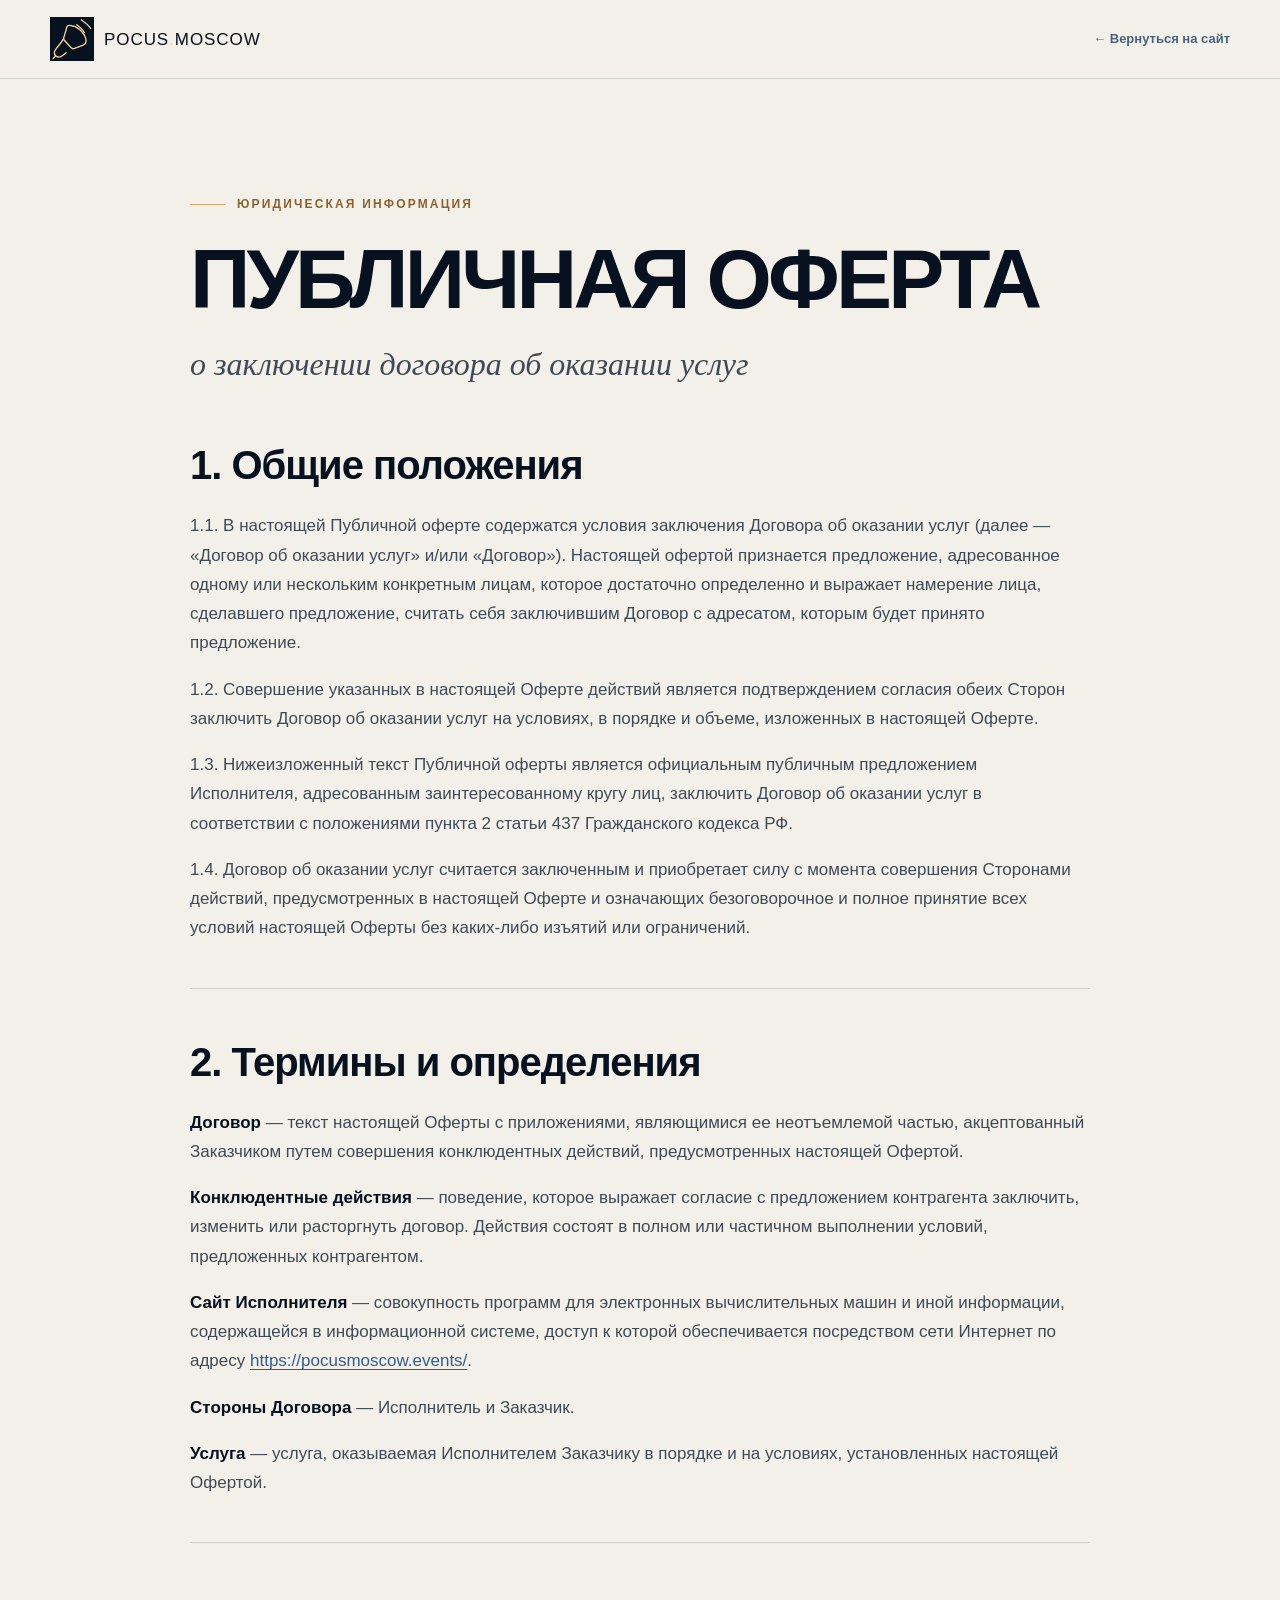
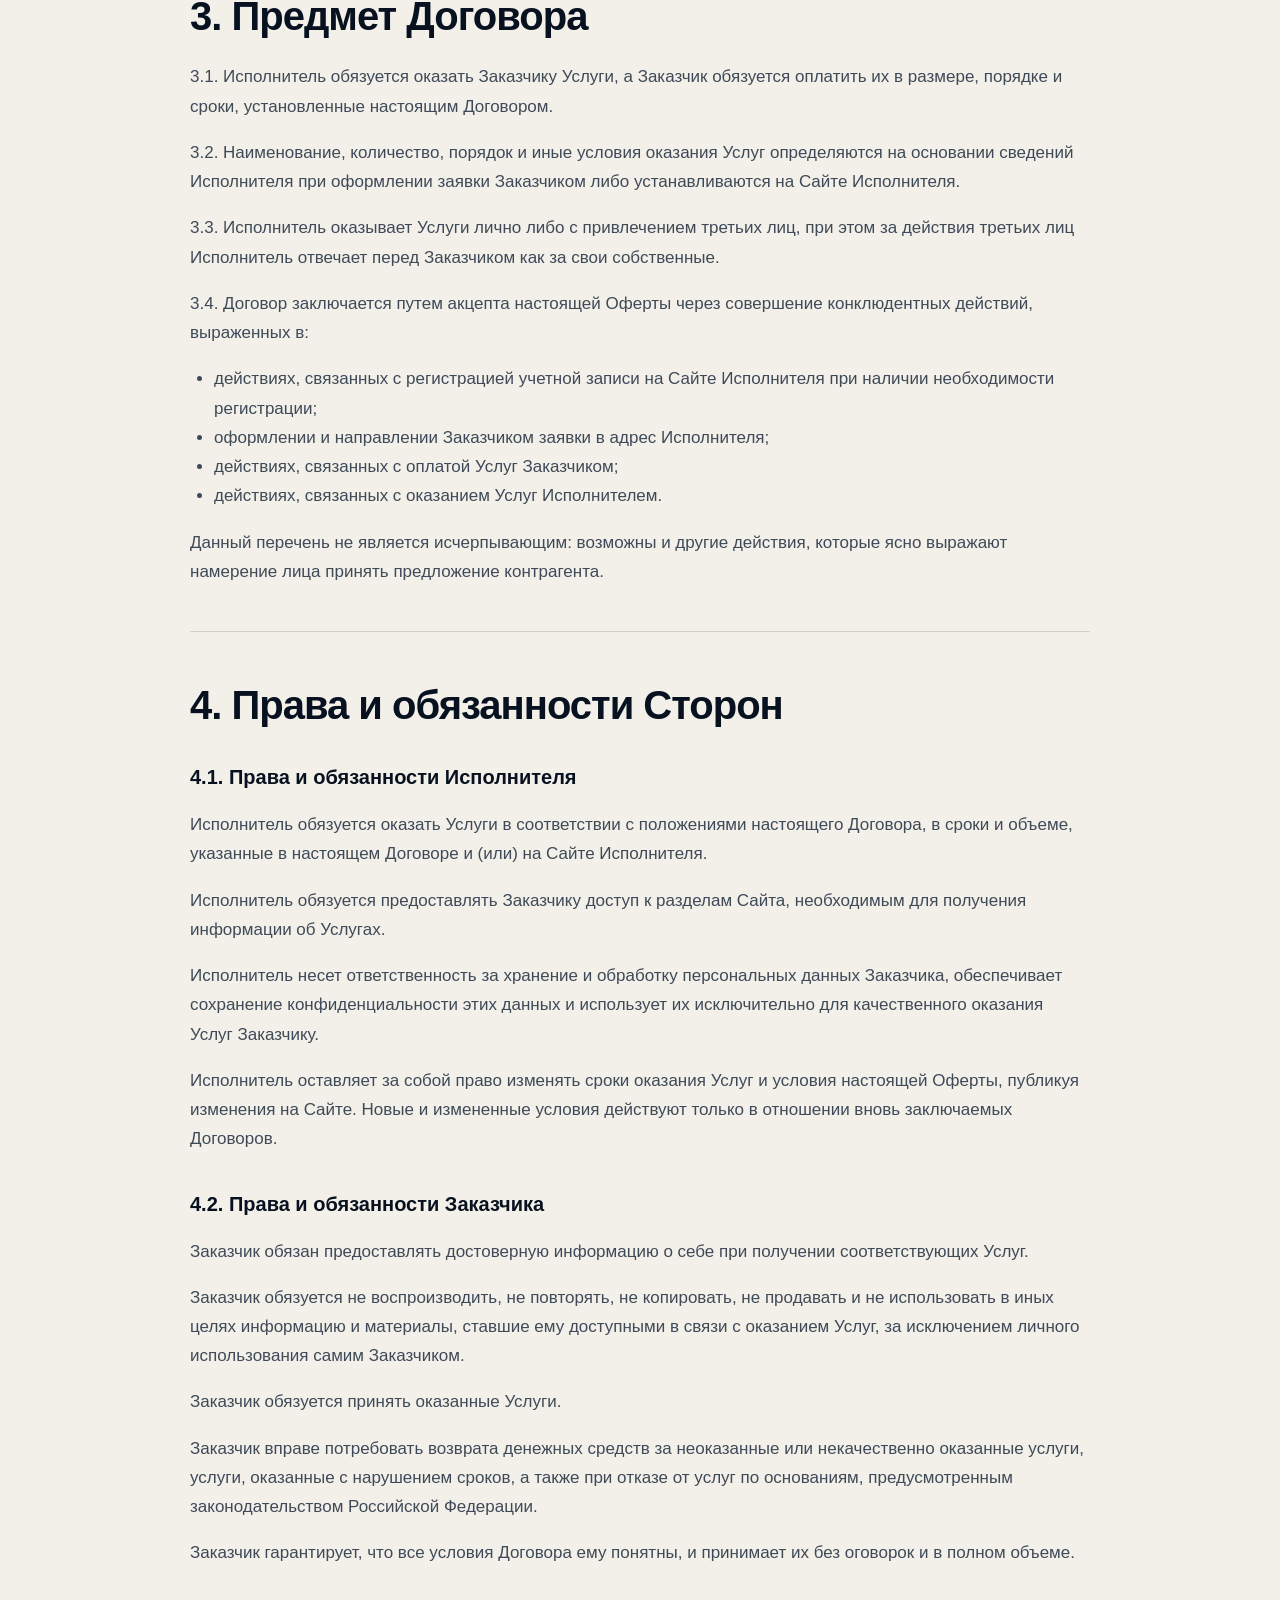
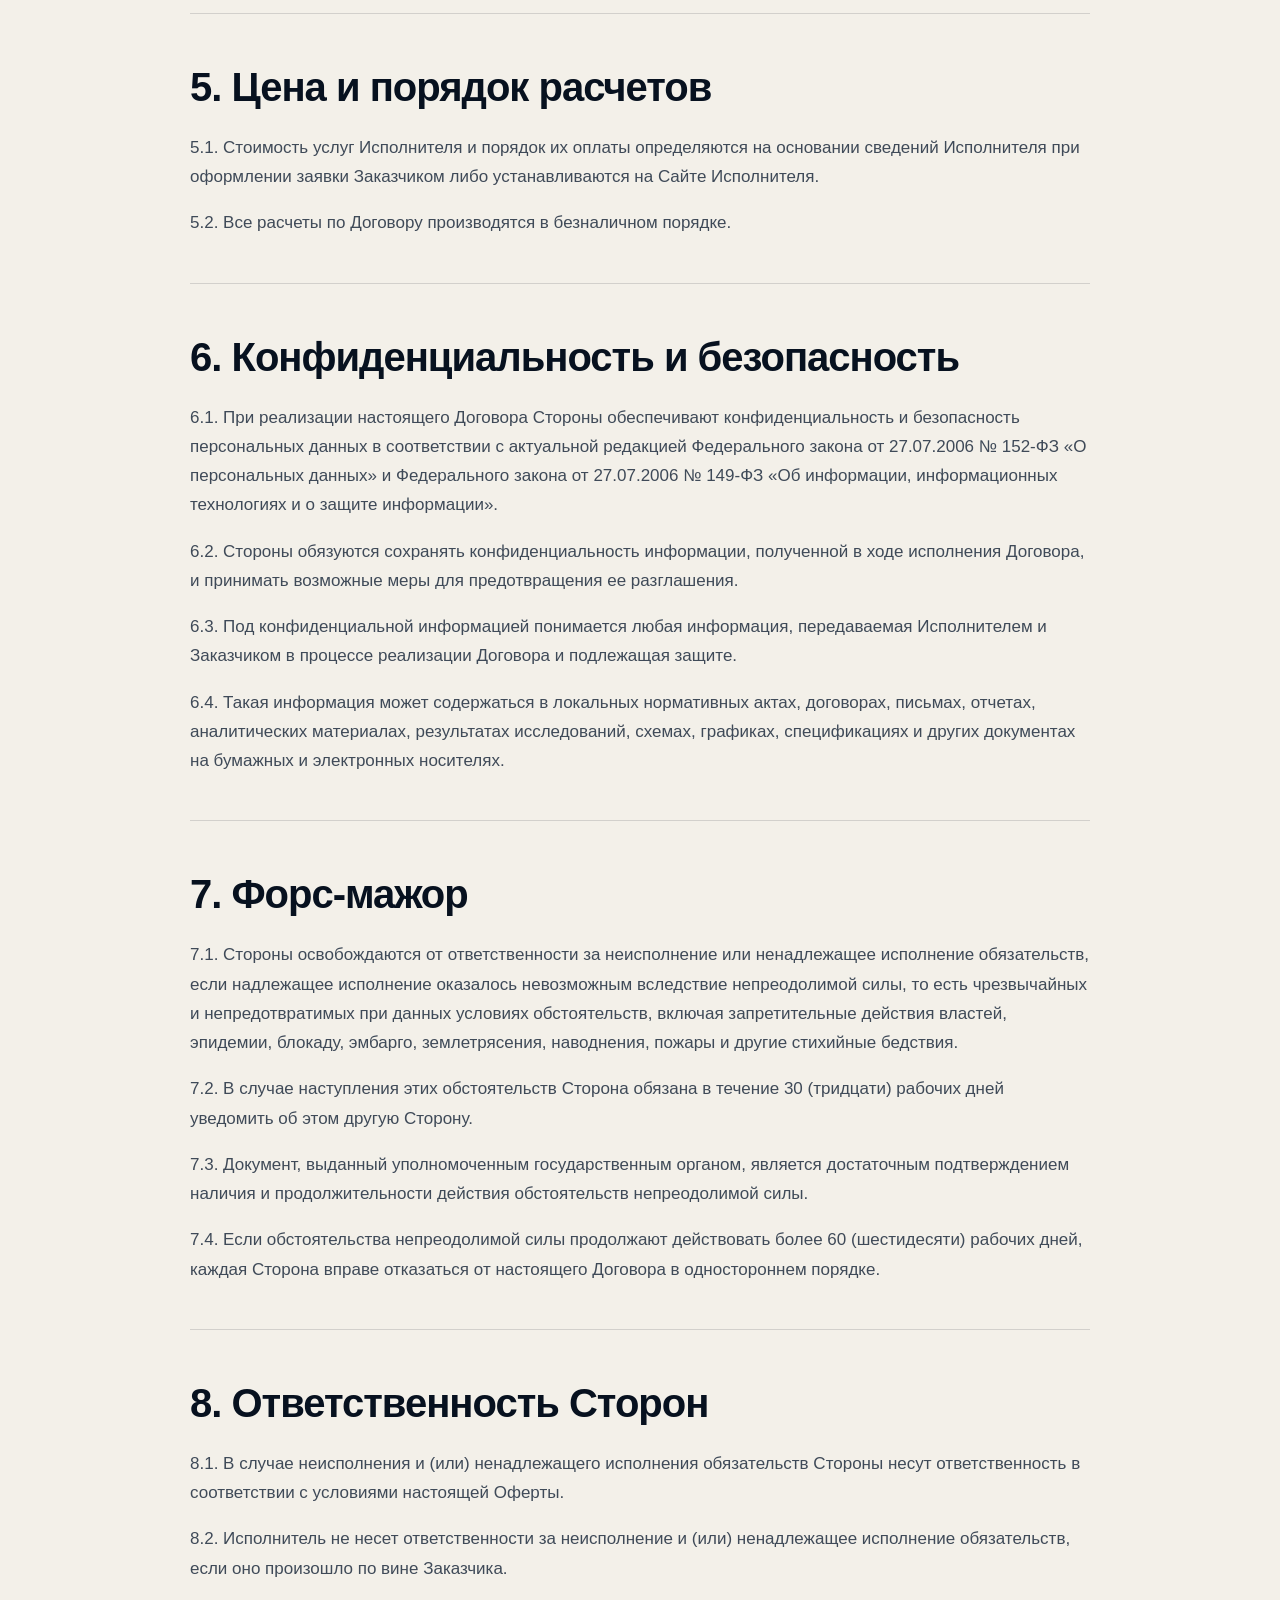
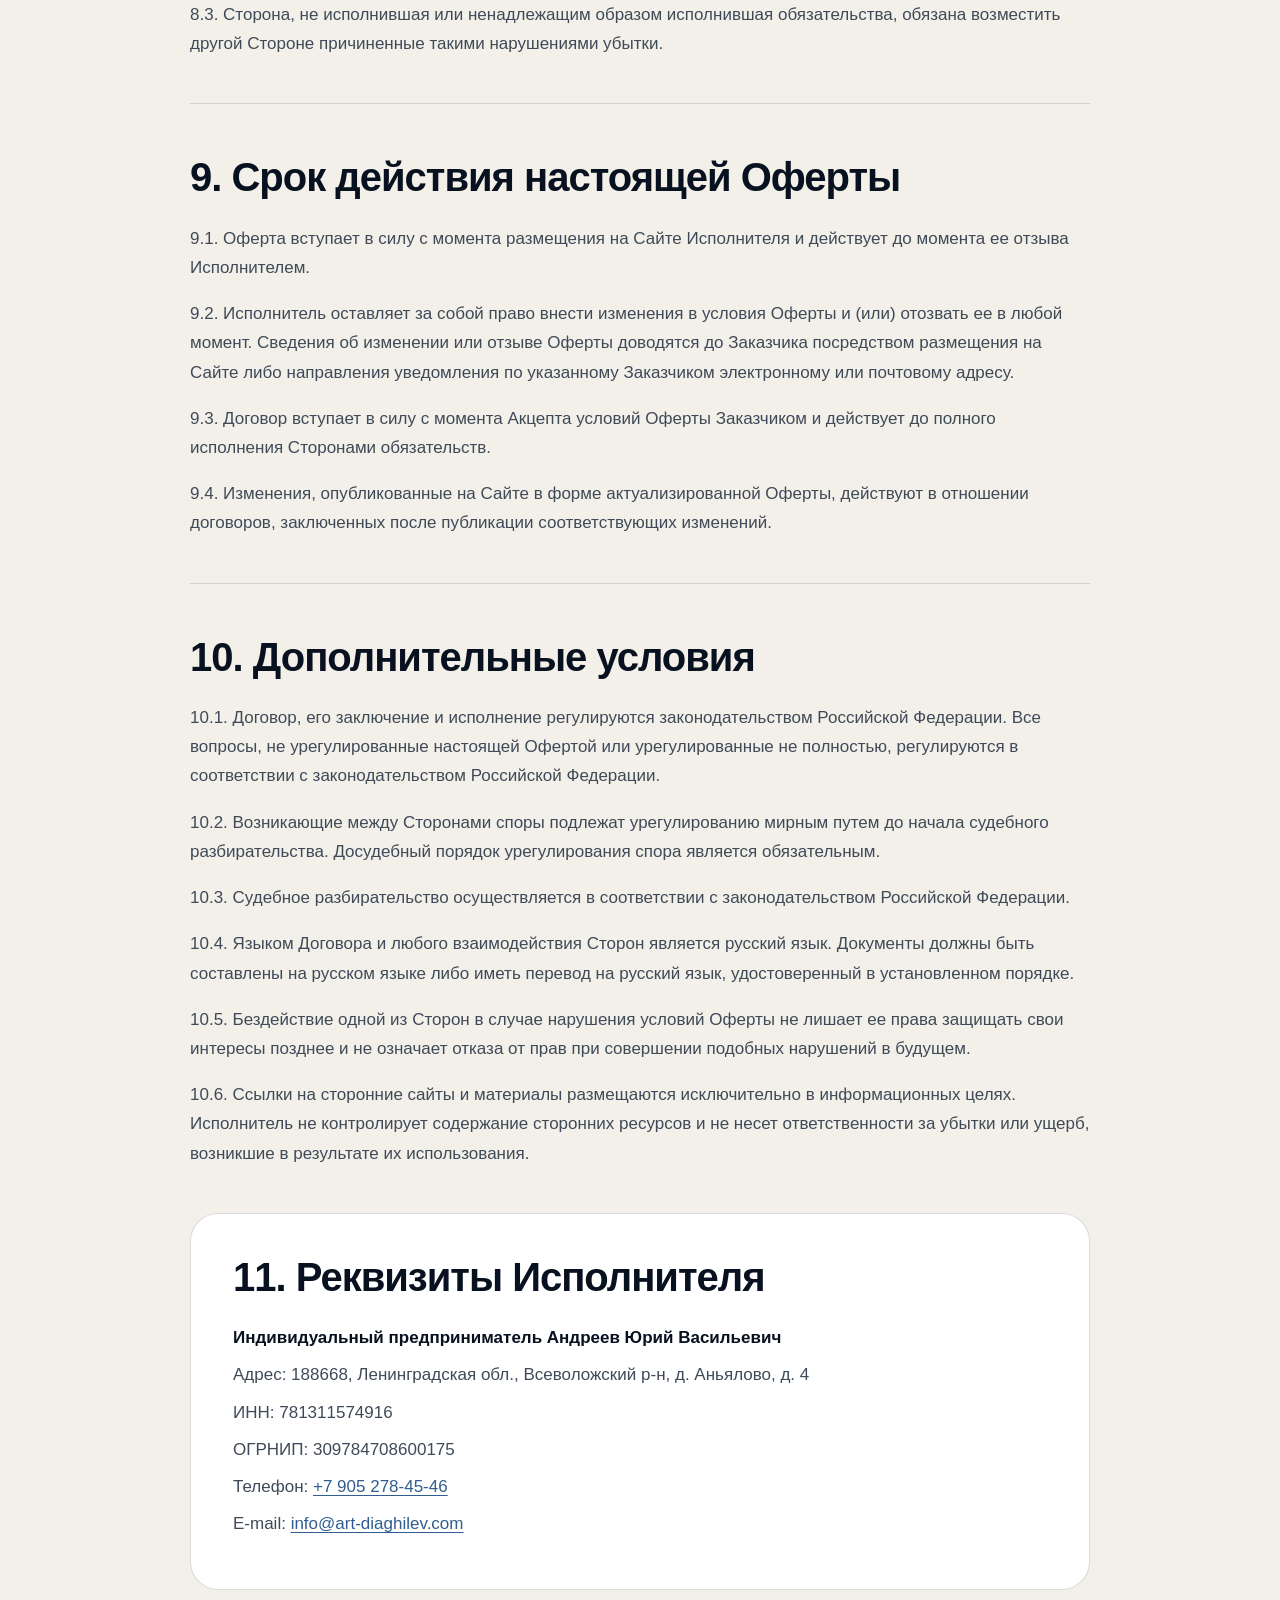
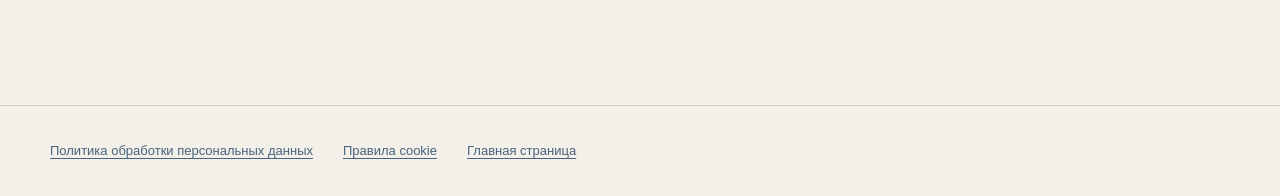
==== oferta.html @ c6228dcc "Add venue, legal pages, and seller details" ====
<!doctype html>
<html lang="ru">
<head>
  <meta charset="utf-8">
  <meta name="viewport" content="width=device-width, initial-scale=1">
  <meta name="theme-color" content="#07111f">
  <meta name="description" content="Публичная оферта POCUS Moscow о заключении договора об оказании услуг.">
  <title>Публичная оферта — POCUS Moscow</title>
  <link rel="canonical" href="https://pocusmoscow.events/oferta.html">
  <link rel="icon" type="image/svg+xml" href="assets/pocus-mark.svg">
  <link rel="stylesheet" href="styles.css">
</head>
<body class="legal-page">
  <header class="legal-header">
    <div class="shell legal-nav">
      <a class="brand" href="index.html" aria-label="POCUS Moscow — на главную"><span class="brand-mark" aria-hidden="true"><img src="assets/pocus-mark.svg" alt=""></span><span class="brand-wordmark"><strong>POCUS<span>.</span>MOSCOW</strong></span></a>
      <a class="legal-back" href="index.html">← Вернуться на сайт</a>
    </div>
  </header>
  <main class="shell legal-shell">
    <p class="eyebrow"><span></span> Юридическая информация</p>
    <h1>Публичная оферта</h1>
    <p class="legal-subtitle">о заключении договора об оказании услуг</p>

    <section>
      <h2>1. Общие положения</h2>
      <p>1.1. В настоящей Публичной оферте содержатся условия заключения Договора об оказании услуг (далее — «Договор об оказании услуг» и/или «Договор»). Настоящей офертой признается предложение, адресованное одному или нескольким конкретным лицам, которое достаточно определенно и выражает намерение лица, сделавшего предложение, считать себя заключившим Договор с адресатом, которым будет принято предложение.</p>
      <p>1.2. Совершение указанных в настоящей Оферте действий является подтверждением согласия обеих Сторон заключить Договор об оказании услуг на условиях, в порядке и объеме, изложенных в настоящей Оферте.</p>
      <p>1.3. Нижеизложенный текст Публичной оферты является официальным публичным предложением Исполнителя, адресованным заинтересованному кругу лиц, заключить Договор об оказании услуг в соответствии с положениями пункта 2 статьи 437 Гражданского кодекса РФ.</p>
      <p>1.4. Договор об оказании услуг считается заключенным и приобретает силу с момента совершения Сторонами действий, предусмотренных в настоящей Оферте и означающих безоговорочное и полное принятие всех условий настоящей Оферты без каких-либо изъятий или ограничений.</p>
    </section>

    <section>
      <h2>2. Термины и определения</h2>
      <p><strong>Договор</strong> — текст настоящей Оферты с приложениями, являющимися ее неотъемлемой частью, акцептованный Заказчиком путем совершения конклюдентных действий, предусмотренных настоящей Офертой.</p>
      <p><strong>Конклюдентные действия</strong> — поведение, которое выражает согласие с предложением контрагента заключить, изменить или расторгнуть договор. Действия состоят в полном или частичном выполнении условий, предложенных контрагентом.</p>
      <p><strong>Сайт Исполнителя</strong> — совокупность программ для электронных вычислительных машин и иной информации, содержащейся в информационной системе, доступ к которой обеспечивается посредством сети Интернет по адресу <a href="https://pocusmoscow.events/">https://pocusmoscow.events/</a>.</p>
      <p><strong>Стороны Договора</strong> — Исполнитель и Заказчик.</p>
      <p><strong>Услуга</strong> — услуга, оказываемая Исполнителем Заказчику в порядке и на условиях, установленных настоящей Офертой.</p>
    </section>

    <section>
      <h2>3. Предмет Договора</h2>
      <p>3.1. Исполнитель обязуется оказать Заказчику Услуги, а Заказчик обязуется оплатить их в размере, порядке и сроки, установленные настоящим Договором.</p>
      <p>3.2. Наименование, количество, порядок и иные условия оказания Услуг определяются на основании сведений Исполнителя при оформлении заявки Заказчиком либо устанавливаются на Сайте Исполнителя.</p>
      <p>3.3. Исполнитель оказывает Услуги лично либо с привлечением третьих лиц, при этом за действия третьих лиц Исполнитель отвечает перед Заказчиком как за свои собственные.</p>
      <p>3.4. Договор заключается путем акцепта настоящей Оферты через совершение конклюдентных действий, выраженных в:</p>
      <ul>
        <li>действиях, связанных с регистрацией учетной записи на Сайте Исполнителя при наличии необходимости регистрации;</li>
        <li>оформлении и направлении Заказчиком заявки в адрес Исполнителя;</li>
        <li>действиях, связанных с оплатой Услуг Заказчиком;</li>
        <li>действиях, связанных с оказанием Услуг Исполнителем.</li>
      </ul>
      <p>Данный перечень не является исчерпывающим: возможны и другие действия, которые ясно выражают намерение лица принять предложение контрагента.</p>
    </section>

    <section>
      <h2>4. Права и обязанности Сторон</h2>
      <h3>4.1. Права и обязанности Исполнителя</h3>
      <p>Исполнитель обязуется оказать Услуги в соответствии с положениями настоящего Договора, в сроки и объеме, указанные в настоящем Договоре и (или) на Сайте Исполнителя.</p>
      <p>Исполнитель обязуется предоставлять Заказчику доступ к разделам Сайта, необходимым для получения информации об Услугах.</p>
      <p>Исполнитель несет ответственность за хранение и обработку персональных данных Заказчика, обеспечивает сохранение конфиденциальности этих данных и использует их исключительно для качественного оказания Услуг Заказчику.</p>
      <p>Исполнитель оставляет за собой право изменять сроки оказания Услуг и условия настоящей Оферты, публикуя изменения на Сайте. Новые и измененные условия действуют только в отношении вновь заключаемых Договоров.</p>
      <h3>4.2. Права и обязанности Заказчика</h3>
      <p>Заказчик обязан предоставлять достоверную информацию о себе при получении соответствующих Услуг.</p>
      <p>Заказчик обязуется не воспроизводить, не повторять, не копировать, не продавать и не использовать в иных целях информацию и материалы, ставшие ему доступными в связи с оказанием Услуг, за исключением личного использования самим Заказчиком.</p>
      <p>Заказчик обязуется принять оказанные Услуги.</p>
      <p>Заказчик вправе потребовать возврата денежных средств за неоказанные или некачественно оказанные услуги, услуги, оказанные с нарушением сроков, а также при отказе от услуг по основаниям, предусмотренным законодательством Российской Федерации.</p>
      <p>Заказчик гарантирует, что все условия Договора ему понятны, и принимает их без оговорок и в полном объеме.</p>
    </section>

    <section>
      <h2>5. Цена и порядок расчетов</h2>
      <p>5.1. Стоимость услуг Исполнителя и порядок их оплаты определяются на основании сведений Исполнителя при оформлении заявки Заказчиком либо устанавливаются на Сайте Исполнителя.</p>
      <p>5.2. Все расчеты по Договору производятся в безналичном порядке.</p>
    </section>

    <section>
      <h2>6. Конфиденциальность и безопасность</h2>
      <p>6.1. При реализации настоящего Договора Стороны обеспечивают конфиденциальность и безопасность персональных данных в соответствии с актуальной редакцией Федерального закона от 27.07.2006 № 152-ФЗ «О персональных данных» и Федерального закона от 27.07.2006 № 149-ФЗ «Об информации, информационных технологиях и о защите информации».</p>
      <p>6.2. Стороны обязуются сохранять конфиденциальность информации, полученной в ходе исполнения Договора, и принимать возможные меры для предотвращения ее разглашения.</p>
      <p>6.3. Под конфиденциальной информацией понимается любая информация, передаваемая Исполнителем и Заказчиком в процессе реализации Договора и подлежащая защите.</p>
      <p>6.4. Такая информация может содержаться в локальных нормативных актах, договорах, письмах, отчетах, аналитических материалах, результатах исследований, схемах, графиках, спецификациях и других документах на бумажных и электронных носителях.</p>
    </section>

    <section>
      <h2>7. Форс-мажор</h2>
      <p>7.1. Стороны освобождаются от ответственности за неисполнение или ненадлежащее исполнение обязательств, если надлежащее исполнение оказалось невозможным вследствие непреодолимой силы, то есть чрезвычайных и непредотвратимых при данных условиях обстоятельств, включая запретительные действия властей, эпидемии, блокаду, эмбарго, землетрясения, наводнения, пожары и другие стихийные бедствия.</p>
      <p>7.2. В случае наступления этих обстоятельств Сторона обязана в течение 30 (тридцати) рабочих дней уведомить об этом другую Сторону.</p>
      <p>7.3. Документ, выданный уполномоченным государственным органом, является достаточным подтверждением наличия и продолжительности действия обстоятельств непреодолимой силы.</p>
      <p>7.4. Если обстоятельства непреодолимой силы продолжают действовать более 60 (шестидесяти) рабочих дней, каждая Сторона вправе отказаться от настоящего Договора в одностороннем порядке.</p>
    </section>

    <section>
      <h2>8. Ответственность Сторон</h2>
      <p>8.1. В случае неисполнения и (или) ненадлежащего исполнения обязательств Стороны несут ответственность в соответствии с условиями настоящей Оферты.</p>
      <p>8.2. Исполнитель не несет ответственности за неисполнение и (или) ненадлежащее исполнение обязательств, если оно произошло по вине Заказчика.</p>
      <p>8.3. Сторона, не исполнившая или ненадлежащим образом исполнившая обязательства, обязана возместить другой Стороне причиненные такими нарушениями убытки.</p>
    </section>

    <section>
      <h2>9. Срок действия настоящей Оферты</h2>
      <p>9.1. Оферта вступает в силу с момента размещения на Сайте Исполнителя и действует до момента ее отзыва Исполнителем.</p>
      <p>9.2. Исполнитель оставляет за собой право внести изменения в условия Оферты и (или) отозвать ее в любой момент. Сведения об изменении или отзыве Оферты доводятся до Заказчика посредством размещения на Сайте либо направления уведомления по указанному Заказчиком электронному или почтовому адресу.</p>
      <p>9.3. Договор вступает в силу с момента Акцепта условий Оферты Заказчиком и действует до полного исполнения Сторонами обязательств.</p>
      <p>9.4. Изменения, опубликованные на Сайте в форме актуализированной Оферты, действуют в отношении договоров, заключенных после публикации соответствующих изменений.</p>
    </section>

    <section>
      <h2>10. Дополнительные условия</h2>
      <p>10.1. Договор, его заключение и исполнение регулируются законодательством Российской Федерации. Все вопросы, не урегулированные настоящей Офертой или урегулированные не полностью, регулируются в соответствии с законодательством Российской Федерации.</p>
      <p>10.2. Возникающие между Сторонами споры подлежат урегулированию мирным путем до начала судебного разбирательства. Досудебный порядок урегулирования спора является обязательным.</p>
      <p>10.3. Судебное разбирательство осуществляется в соответствии с законодательством Российской Федерации.</p>
      <p>10.4. Языком Договора и любого взаимодействия Сторон является русский язык. Документы должны быть составлены на русском языке либо иметь перевод на русский язык, удостоверенный в установленном порядке.</p>
      <p>10.5. Бездействие одной из Сторон в случае нарушения условий Оферты не лишает ее права защищать свои интересы позднее и не означает отказа от прав при совершении подобных нарушений в будущем.</p>
      <p>10.6. Ссылки на сторонние сайты и материалы размещаются исключительно в информационных целях. Исполнитель не контролирует содержание сторонних ресурсов и не несет ответственности за убытки или ущерб, возникшие в результате их использования.</p>
    </section>

    <section class="legal-requisites">
      <h2>11. Реквизиты Исполнителя</h2>
      <p><strong>Индивидуальный предприниматель Андреев Юрий Васильевич</strong></p>
      <p>Адрес: 188668, Ленинградская обл., Всеволожский р-н, д. Аньялово, д. 4</p>
      <p>ИНН: 781311574916</p>
      <p>ОГРНИП: 309784708600175</p>
      <p>Телефон: <a href="tel:+79052784546">+7 905 278-45-46</a></p>
      <p>E-mail: <a href="mailto:info@art-diaghilev.com">info@art-diaghilev.com</a></p>
    </section>
  </main>
  <footer class="legal-footer"><div class="shell"><a href="privacy.html">Политика обработки персональных данных</a><a href="cookies.html">Правила cookie</a><a href="index.html">Главная страница</a></div></footer>
</body>
</html>
---- styles.css ----
:root {
  --ink: #07111f;
  --ink-2: #0a182b;
  --ink-3: #10233d;
  --paper: #f3f0e9;
  --white: #fffdf8;
  --muted: #aeb9c8;
  --gold: #d6a765;
  --gold-light: #f0d39d;
  --blue: #3a78d4;
  --line: rgba(255, 255, 255, .13);
  --radius: 28px;
  --shell: min(1180px, calc(100vw - 48px));
}

* { box-sizing: border-box; }
html { scroll-behavior: smooth; background: var(--ink); overflow-x: clip; }
body {
  margin: 0;
  color: var(--white);
  background:
    radial-gradient(circle at 82% 3%, rgba(40, 103, 197, .16), transparent 26rem),
    linear-gradient(180deg, #06101d 0%, #091524 55%, #06101d 100%);
  font-family: Inter, Manrope, "Segoe UI", Arial, sans-serif;
  font-size: 17px;
  line-height: 1.55;
  overflow-x: clip;
}

button, a { font: inherit; }
button { color: inherit; }
a { color: inherit; text-decoration: none; }
img { max-width: 100%; display: block; }
em { color: var(--gold-light); font-family: Georgia, "Times New Roman", serif; font-weight: 400; }
.shell { width: var(--shell); margin-inline: auto; }
.sr-only { position: absolute; width: 1px; height: 1px; padding: 0; margin: -1px; overflow: hidden; clip: rect(0, 0, 0, 0); white-space: nowrap; border: 0; }
.skip-link { position: fixed; z-index: 1000; left: 16px; top: -80px; background: var(--gold); color: var(--ink); padding: 12px 18px; border-radius: 8px; font-weight: 700; }
.skip-link:focus { top: 16px; }

.ambient { position: fixed; pointer-events: none; border-radius: 50%; filter: blur(100px); opacity: .18; z-index: 0; }
.ambient-one { width: 320px; height: 320px; background: var(--blue); right: -100px; top: 20vh; }
.ambient-two { width: 260px; height: 260px; background: var(--gold); left: -180px; top: 65vh; opacity: .08; }

.site-header { position: sticky; top: 0; z-index: 50; border-bottom: 1px solid transparent; background: rgba(6, 16, 29, .72); backdrop-filter: blur(18px); }
.site-header.scrolled { border-color: var(--line); }
.nav-wrap { min-height: 78px; display: flex; align-items: center; justify-content: space-between; gap: 28px; }
.brand { display: inline-flex; align-items: center; gap: 10px; letter-spacing: .03em; }
.brand-mark { width: 44px; height: 44px; display: grid; place-items: center; }
.brand-mark img { width: 100%; height: 100%; object-fit: contain; }
.brand-wordmark strong { display: block; font-size: 17px; line-height: 1; font-weight: 400; letter-spacing: .055em; }
.brand-wordmark strong span { color: var(--gold-light); }
.main-nav { display: flex; align-items: center; gap: 28px; font-size: 14px; }
.main-nav > a { color: #ccd4df; transition: color .2s ease; }
.main-nav > a:hover { color: var(--white); }
.nav-cta { border: 1px solid rgba(214, 167, 101, .65); background: rgba(214, 167, 101, .08); padding: 10px 18px; border-radius: 999px; cursor: pointer; transition: .2s ease; }
.nav-cta:hover { background: var(--gold); color: var(--ink); }
.menu-button { display: none; background: none; border: 0; padding: 10px; cursor: pointer; }
.menu-button span:not(.sr-only) { display: block; width: 24px; height: 1px; background: currentColor; margin: 5px; }

.hero { min-height: calc(100svh - 78px); display: grid; grid-template-columns: 1.08fr .92fr; align-items: center; gap: 42px; padding-block: 78px 88px; position: relative; z-index: 1; }
.hero > * { min-width: 0; }
.eyebrow { display: flex; align-items: center; gap: 12px; margin: 0 0 24px; color: var(--gold-light); text-transform: uppercase; letter-spacing: .18em; font-size: 12px; font-weight: 700; }
.eyebrow span { width: 35px; height: 1px; background: var(--gold); }
.hero h1, .section h2, .modal h2 { margin: 0; font-size: clamp(58px, 7.3vw, 108px); line-height: .89; letter-spacing: -.055em; text-transform: uppercase; }
.hero h1 em { display: inline-block; text-transform: none; font-size: .91em; letter-spacing: -.04em; }
.hero-lead { max-width: 660px; margin: 32px 0; color: #c4cedb; font-size: clamp(18px, 2vw, 23px); line-height: 1.45; }
.hero-meta { display: grid; grid-template-columns: repeat(4, 1fr); border-block: 1px solid var(--line); margin: 32px 0; }
.hero-meta div { padding: 17px 16px 17px 0; }
.hero-meta div + div { border-left: 1px solid var(--line); padding-left: 16px; }
.hero-meta span, .ticket-price > span { display: block; color: var(--muted); font-size: 11px; text-transform: uppercase; letter-spacing: .14em; }
.hero-meta strong { display: block; margin-top: 5px; font-size: 16px; }
.hero-actions { display: flex; flex-wrap: wrap; gap: 12px; }
.button { min-height: 54px; display: inline-flex; align-items: center; justify-content: center; gap: 24px; border: 1px solid transparent; padding: 13px 22px; border-radius: 999px; font-weight: 750; cursor: pointer; transition: transform .2s ease, background .2s ease, color .2s ease, border-color .2s ease; }
.button:hover { transform: translateY(-2px); }
.button-primary { background: linear-gradient(135deg, var(--gold-light), var(--gold)); color: var(--ink); box-shadow: 0 15px 38px rgba(214, 167, 101, .16); }
.button-ghost { background: rgba(255,255,255,.025); border-color: var(--line); }
.button-ghost:hover { border-color: rgba(255,255,255,.4); }
.button-wide { width: 100%; }
.micro-note { color: #7f8b9c; margin: 12px 0 0; font-size: 12px; }
.hero-date-mobile { display: none; }

.hero-art { position: relative; min-height: 620px; display: grid; place-items: center; }
.date-monument { position: absolute; top: 0; right: 5%; z-index: 1; color: rgba(255,255,255,.05); text-align: right; font-weight: 900; line-height: .72; }
.date-monument span:first-child { display: block; font-size: 210px; letter-spacing: -.1em; }
.date-monument span:last-child { display: block; font-size: 82px; letter-spacing: .22em; }
.ticket-card { position: relative; z-index: 2; width: min(520px, 90%); aspect-ratio: .78; border: 1px solid rgba(240, 211, 157, .55); border-radius: 30px; overflow: hidden; background: #06101d; box-shadow: 0 40px 100px rgba(0,0,0,.5); transform: rotate(2deg); }
.ticket-image { position: absolute; z-index: 0; inset: 0; background-image: linear-gradient(180deg, rgba(3,10,19,.15), rgba(3,10,19,.83) 72%), url("assets/event-ticket.jpg"); background-size: auto 100%; background-position: 62% center; filter: saturate(.8) contrast(1.12); }
.ticket-video { position: absolute; z-index: 0; inset: 0; width: 100%; height: 100%; object-fit: cover; object-position: center; opacity: .82; filter: saturate(.82) contrast(1.12) brightness(.74); }
.ticket-card:after { content: ""; position: absolute; z-index: 1; inset: 0; pointer-events: none; background: linear-gradient(180deg, rgba(3,10,19,.12), rgba(3,10,19,.66) 72%), linear-gradient(90deg, rgba(5,14,26,.48), transparent 74%); }
.ticket-overlay { position: absolute; z-index: 2; inset: 0; padding: 45px 38px 150px; display: flex; flex-direction: column; justify-content: flex-end; background: linear-gradient(90deg, rgba(5,14,26,.85), transparent 72%); }
.ticket-overlay p { color: var(--gold-light); text-transform: uppercase; letter-spacing: .16em; font-size: 10px; }
.ticket-overlay strong { font-size: clamp(34px, 4vw, 54px); letter-spacing: .04em; }
.ticket-overlay span { color: var(--muted); }
.ticket-stub { position: absolute; z-index: 3; left: 0; right: 0; bottom: 0; min-height: 120px; padding: 25px 38px; border-top: 1px dashed rgba(240, 211, 157, .6); background: rgba(5,14,26,.92); display: grid; grid-template-columns: 1fr auto; align-items: center; }
.ticket-stub:before, .ticket-stub:after { content: ""; position: absolute; top: -10px; width: 20px; height: 20px; background: var(--ink); border-radius: 50%; }
.ticket-stub:before { left: -10px; }.ticket-stub:after { right: -10px; }
.ticket-stub small { color: var(--gold-light); letter-spacing: .16em; }
.ticket-stub b { font-size: 26px; }
.ticket-stub span { grid-column: 1 / -1; color: var(--muted); font-size: 11px; }
.orbit { position: absolute; border: 1px solid rgba(214,167,101,.16); border-radius: 50%; transform: rotate(-18deg); }
.orbit-a { width: 560px; height: 230px; }.orbit-b { width: 640px; height: 290px; transform: rotate(18deg); }

.signal-bar { position: relative; z-index: 2; border-block: 1px solid var(--line); background: rgba(255,255,255,.025); }
.signal-grid { display: grid; grid-template-columns: repeat(3, 1fr); }
.signal-grid div { padding: 26px 28px; display: flex; align-items: baseline; gap: 12px; }
.signal-grid div + div { border-left: 1px solid var(--line); }
.signal-grid strong { color: var(--gold-light); font-size: 27px; }
.signal-grid span { color: var(--muted); font-size: 12px; }

.venue-section { padding-block: 85px; }
.venue-card { display: grid; grid-template-columns: .8fr 1.2fr; gap: clamp(40px, 7vw, 90px); align-items: center; padding: clamp(28px, 5vw, 60px); border: 1px solid var(--line); border-radius: var(--radius); background: rgba(255,255,255,.025); }
.venue-logo-wrap { padding: clamp(24px, 4vw, 42px); border-radius: 22px; background: #fff; }
.venue-logo-wrap img { width: 100%; height: auto; }
.venue-copy h2 { font-size: clamp(42px, 5vw, 72px); }
.venue-copy > p:not(.eyebrow) { margin: 24px 0 30px; color: var(--muted); font-size: 18px; }

.section { position: relative; z-index: 1; padding-block: 130px; }
.section-kicker { display: flex; align-items: center; gap: 15px; margin-bottom: 50px; }
.section-kicker span { color: var(--gold); font-family: Georgia, serif; font-style: italic; }
.section-kicker p { margin: 0; color: var(--muted); text-transform: uppercase; font-size: 11px; letter-spacing: .18em; }
.about-grid, .audience-grid { display: grid; grid-template-columns: 1fr 1fr; gap: 80px; }
.section h2 { font-size: clamp(46px, 5.6vw, 82px); }
.section h2 em { text-transform: none; }
.about-copy { padding-top: 6px; }
.about-copy > p { color: var(--muted); max-width: 610px; }
.lead-copy { color: var(--white) !important; font-size: 24px; }
.principles { margin-top: 45px; border-top: 1px solid var(--line); }
.principles > div { display: grid; grid-template-columns: 44px 140px 1fr; gap: 16px; padding: 23px 0; border-bottom: 1px solid var(--line); align-items: baseline; }
.principles span { color: var(--gold); font-size: 12px; }
.principles p { margin: 0; color: var(--muted); font-size: 14px; }

.program-section { background: var(--paper); color: var(--ink); }
.program-section .section-kicker p { color: #677180; }
.section-heading { display: grid; grid-template-columns: 1.45fr .55fr; gap: 70px; align-items: end; margin-bottom: 75px; }
.section-heading p { margin: 0; color: #657081; }
.program-section em { color: #4776a9; }
.agenda { border-top: 1px solid rgba(7,17,31,.22); }
.agenda details { border-bottom: 1px solid rgba(7,17,31,.22); }
.agenda summary { list-style: none; display: grid; grid-template-columns: 180px 1fr 32px; gap: 24px; align-items: center; padding: 28px 0; cursor: pointer; }
.agenda summary::-webkit-details-marker { display: none; }
.agenda summary time { font-size: 14px; color: #5b6675; font-variant-numeric: tabular-nums; }
.agenda summary span { font-size: 22px; font-weight: 750; }
.agenda summary small { display: block; margin-bottom: 5px; color: #94713d; font-size: 10px; text-transform: uppercase; letter-spacing: .16em; }
.agenda summary i, .faq summary i { font-style: normal; font-size: 28px; transition: transform .2s ease; }
.agenda details[open] summary i, .faq details[open] summary i { transform: rotate(45deg); }
.agenda-body { padding: 0 56px 25px 204px; color: #5c6674; }
.agenda-body p { margin: 8px 0; }
.agenda-body b { display: inline-block; min-width: 64px; color: var(--ink); }

.audience-section { padding-bottom: 150px; }
.roles { display: flex; flex-wrap: wrap; gap: 10px; align-content: start; }
.roles span { padding: 16px 20px; border: 1px solid var(--line); border-radius: 999px; color: #c7d0dc; transition: .2s ease; }
.roles span:hover { border-color: var(--gold); color: var(--gold-light); }

.ticket-section { overflow: hidden; background: linear-gradient(130deg, #c39250, #ecd19b 58%, #d1a261); color: var(--ink); }
.ticket-section:before { content: ""; position: absolute; inset: 0; opacity: .18; background-image: repeating-linear-gradient(110deg, transparent 0 30px, rgba(255,255,255,.3) 31px); }
.ticket-grid { position: relative; display: grid; grid-template-columns: .8fr 1.2fr; gap: 110px; align-items: center; }
.ticket-price { border-right: 1px solid rgba(7,17,31,.25); }
.ticket-price p { text-transform: uppercase; font-size: 12px; letter-spacing: .15em; }
.ticket-price strong { display: block; font-size: clamp(78px, 10vw, 145px); line-height: .95; letter-spacing: -.07em; }
.ticket-price strong small { font-size: .35em; }
.ticket-price > span { color: #3e4650; margin-top: 20px; }
.ticket-details h2 { font-size: clamp(46px, 5vw, 74px); }
.ticket-details em { color: #4a6283; }
.ticket-details ul { padding: 0; margin: 35px 0; list-style: none; columns: 2; column-gap: 34px; }
.ticket-details li { break-inside: avoid; padding: 10px 0 10px 25px; position: relative; }
.ticket-details li:before { content: "✓"; position: absolute; left: 0; color: #31527d; font-weight: 900; }
.ticket-details .button-primary { background: var(--ink); color: var(--white); box-shadow: none; }
.ticket-details .micro-note { color: #534b40; text-align: center; }

.continuation-section { padding-block: 90px; }
.continuation { position: relative; overflow: hidden; display: grid; grid-template-columns: 1fr auto; gap: 60px; align-items: end; padding: 55px 60px; border: 1px solid rgba(214,167,101,.32); border-radius: var(--radius); background: radial-gradient(circle at 92% 18%, rgba(214,167,101,.12), transparent 20rem), rgba(255,255,255,.025); }
.continuation > * { position: relative; z-index: 1; }
.continuation > div { min-width: 0; }
.continuation h2 { font-size: clamp(40px, 5vw, 68px); }
.continuation h2 span { display: block; }
.continuation p:not(.eyebrow) { max-width: 720px; color: var(--muted); }
.course-brand-watermark { position: absolute; z-index: 0; right: 40px; bottom: -70px; width: 260px; opacity: .055; transform: rotate(-8deg); }
.course-facts { display: flex; flex-wrap: wrap; gap: 9px; padding: 0; margin: 28px 0 18px; list-style: none; }
.course-facts li { padding: 9px 14px; border: 1px solid var(--line); border-radius: 999px; color: #d4dbe5; font-size: 12px; }
.continuation .course-source { margin-bottom: 0; color: #8290a2; font-size: 12px; }
.course-arrow { grid-row: 1; grid-column: 2; align-self: start; color: var(--gold); font-size: 60px; }
.continuation .button { grid-column: 2; }
.course-register { white-space: nowrap; }
.inline-link { color: var(--gold-light); text-decoration: underline; text-decoration-thickness: 1px; text-underline-offset: 4px; }

.contacts-section { padding-top: 100px; }
.contacts-grid { display: grid; grid-template-columns: 1fr 1fr; gap: 22px; }
.contact-card { min-width: 0; padding: clamp(30px, 5vw, 58px); border: 1px solid var(--line); border-radius: var(--radius); background: var(--ink-2); }
.contact-card-light { background: var(--paper); color: var(--ink); }
.contact-label { margin: 0 0 28px; color: var(--gold-light); text-transform: uppercase; letter-spacing: .16em; font-size: 11px; font-weight: 800; }
.contact-card-light .contact-label { color: #8c6737; }
.contact-card h2 { font-size: clamp(38px, 4.5vw, 62px); }
.contact-card > p:not(.contact-label), .contact-card address { color: var(--muted); font-style: normal; }
.contact-card-light > p:not(.contact-label), .contact-card-light address { color: #5c6674; }
.contact-links { display: flex; flex-wrap: wrap; gap: 10px 20px; margin-top: 30px; }
.contact-links a { color: var(--gold-light); text-decoration: underline; text-underline-offset: 4px; overflow-wrap: anywhere; }
.contact-card-light .contact-links a { color: #365c89; }
.seller-details { margin: 25px 0 0; }
.seller-details div { display: grid; grid-template-columns: 90px 1fr; gap: 15px; padding: 10px 0; border-bottom: 1px solid rgba(7,17,31,.14); }
.seller-details dt { color: #737b85; font-size: 12px; }
.seller-details dd { margin: 0; font-weight: 750; }

.faq-section { background: #081321; }
.faq-grid { display: grid; grid-template-columns: .55fr 1fr; gap: 100px; }
.faq { border-top: 1px solid var(--line); }
.faq details { border-bottom: 1px solid var(--line); }
.faq summary { list-style: none; display: grid; grid-template-columns: 1fr 30px; gap: 25px; align-items: center; padding: 24px 0; cursor: pointer; font-weight: 700; }
.faq summary::-webkit-details-marker { display: none; }
.faq details p { margin: 0; padding: 0 55px 25px 0; color: var(--muted); }

.countdown-section { padding-block: 65px; border-block: 1px solid var(--line); background: rgba(255,255,255,.018); }
.countdown-wrap { display: flex; align-items: center; justify-content: space-between; gap: 40px; }
.countdown-wrap > p { color: var(--gold-light); text-transform: uppercase; letter-spacing: .18em; font-size: 12px; }
.countdown { display: flex; gap: 55px; }
.countdown div { text-align: center; }
.countdown strong { display: block; font-size: 44px; line-height: 1; font-variant-numeric: tabular-nums; }
.countdown span { color: var(--muted); font-size: 10px; text-transform: uppercase; letter-spacing: .12em; }

.site-footer { position: relative; z-index: 1; padding-block: 70px; }
.footer-grid { display: grid; grid-template-columns: .8fr 1fr 1.4fr; gap: 45px; align-items: start; }
.footer-grid p { margin: 0; }
.footer-grid > div > span { color: var(--muted); font-size: 13px; }
.footer-links { display: flex; flex-wrap: wrap; gap: 10px 18px; font-size: 13px; }
.footer-legal { grid-column: 1 / -1; display: grid; gap: 5px; padding-top: 30px; border-top: 1px solid var(--line); color: #8794a5; font-size: 12px; }
.footer-legal strong { color: #c9d2dd; }
.footer-legal a { text-decoration: underline; text-underline-offset: 3px; }
.copyright { grid-column: 1 / -1; padding-top: 35px; border-top: 1px solid var(--line); color: #718095; font-size: 11px; }

.modal[hidden] { display: none; }
.modal { position: fixed; inset: 0; z-index: 100; display: grid; place-items: center; padding: 24px; }
.modal-backdrop { position: absolute; inset: 0; border: 0; background: rgba(1,5,10,.82); backdrop-filter: blur(8px); cursor: default; }
.modal-card { position: relative; width: min(650px, 100%); padding: clamp(35px, 6vw, 70px); border: 1px solid rgba(214,167,101,.4); border-radius: var(--radius); background: radial-gradient(circle at 100% 0, rgba(58,120,212,.22), transparent 20rem), var(--ink-2); box-shadow: 0 40px 120px rgba(0,0,0,.6); }
.modal-card h2 { font-size: clamp(42px, 6vw, 67px); }
.modal-card > p:not(.eyebrow) { color: var(--muted); margin: 25px 0 32px; }
.modal-close { position: absolute; right: 20px; top: 15px; width: 44px; height: 44px; border: 1px solid var(--line); border-radius: 50%; background: transparent; font-size: 28px; cursor: pointer; }
.purchase-consent { display: grid; gap: 18px; }
.consent-check { display: grid; grid-template-columns: 24px 1fr; gap: 13px; align-items: start; color: #d7dee7; cursor: pointer; }
.consent-check input { width: 21px; height: 21px; margin: 2px 0 0; accent-color: var(--gold); }
.consent-check a, .modal-legal-links a { color: var(--gold-light); text-decoration: underline; text-underline-offset: 3px; }
.button:disabled { opacity: .42; cursor: not-allowed; transform: none; }
.payment-status { margin: 0; color: var(--muted); font-size: 12px; text-align: center; }
.modal-legal-links { margin: 22px 0 0 !important; font-size: 12px; }
body.modal-open { overflow: hidden; }

.legal-page { background: var(--paper); color: var(--ink); }
.legal-page:before { display: none; }
.legal-header { position: sticky; z-index: 10; top: 0; border-bottom: 1px solid rgba(7,17,31,.12); background: rgba(243,240,233,.94); backdrop-filter: blur(14px); }
.legal-nav { min-height: 78px; display: flex; align-items: center; justify-content: space-between; gap: 25px; }
.legal-page .brand { color: var(--ink); }
.legal-page .brand-mark { background: var(--ink); }
.legal-back { color: #49637e; font-size: 13px; font-weight: 750; }
.legal-shell { max-width: 900px; padding-block: clamp(60px, 9vw, 115px); }
.legal-shell > .eyebrow { color: #886331; }
.legal-shell h1 { max-width: 850px; margin: 0; font-size: clamp(46px, 7vw, 84px); line-height: .96; letter-spacing: -.045em; text-transform: uppercase; }
.legal-subtitle { margin: 18px 0 0; color: #66717f; font-family: Georgia, "Times New Roman", serif; font-size: clamp(22px, 3vw, 32px); font-style: italic; }
.legal-shell section { padding-top: 52px; }
.legal-shell section + section { margin-top: 45px; border-top: 1px solid rgba(7,17,31,.14); }
.legal-shell h2 { margin: 0 0 24px; font-size: clamp(27px, 4vw, 40px); line-height: 1.08; letter-spacing: -.025em; }
.legal-shell h3 { margin: 35px 0 16px; font-size: 20px; }
.legal-shell p, .legal-shell li { color: #3f4a58; line-height: 1.72; }
.legal-shell strong { color: var(--ink); }
.legal-shell a { color: #315d90; text-decoration: underline; text-underline-offset: 3px; overflow-wrap: anywhere; }
.legal-shell ul { padding-left: 24px; }
.legal-requisites { padding: 42px !important; border: 1px solid rgba(7,17,31,.15) !important; border-radius: var(--radius); background: #fff; }
.legal-requisites p { margin: 8px 0; }
.legal-footer { padding-block: 35px; border-top: 1px solid rgba(7,17,31,.14); }
.legal-footer .shell { display: flex; flex-wrap: wrap; gap: 15px 30px; }
.legal-footer a { color: #49637e; font-size: 13px; text-decoration: underline; text-underline-offset: 3px; }

.reveal { opacity: 1; transform: none; }
.js .reveal { opacity: 0; transform: translateY(24px); transition: opacity .75s ease, transform .75s ease; }
.js .reveal.visible { opacity: 1; transform: none; }
:focus-visible { outline: 3px solid var(--gold-light); outline-offset: 4px; }

@media (max-width: 980px) {
  :root { --shell: min(100% - 36px, 780px); }
  .menu-button { display: block; }
  .main-nav { position: fixed; inset: 78px 0 auto; padding: 28px 18px 34px; background: rgba(6,16,29,.98); border-bottom: 1px solid var(--line); flex-direction: column; align-items: stretch; transform: translateY(-130%); opacity: 0; pointer-events: none; transition: .25s ease; }
  .main-nav.open { transform: none; opacity: 1; pointer-events: auto; }
  .main-nav a, .nav-cta { padding: 13px 18px; text-align: center; }
  .hero { min-height: auto; grid-template-columns: 1fr; padding-block: 70px; }
  .hero-copy { position: relative; z-index: 3; }
  .hero-art { min-height: 580px; }
  .ticket-card { width: min(500px, 86%); }
  .about-grid, .audience-grid, .venue-card, .ticket-grid, .contacts-grid, .faq-grid { grid-template-columns: 1fr; gap: 55px; }
  .section-heading { grid-template-columns: 1fr; gap: 30px; }
  .ticket-price { border-right: 0; border-bottom: 1px solid rgba(7,17,31,.25); padding-bottom: 50px; }
  .continuation { grid-template-columns: 1fr; }
  .course-arrow { grid-row: auto; grid-column: auto; position: absolute; right: 40px; top: 40px; }
  .continuation .button { grid-column: auto; width: fit-content; }
}

@media (max-width: 640px) {
  :root { --shell: calc(100% - 28px); --radius: 22px; }
  body { font-size: 16px; }
  .nav-wrap { min-height: 70px; }
  .main-nav { inset: 70px 0 auto; }
  .brand-mark { width: 38px; height: 38px; }
  .hero { padding-block: 48px 60px; gap: 30px; }
  .hero h1 { font-size: clamp(42px, 13vw, 58px); }
  .hero-date-mobile { display: block; color: var(--muted); font-size: 12px; margin-bottom: 18px; }
  .hero-lead { margin: 25px 0; font-size: 18px; }
  .hero-meta { grid-template-columns: 1fr 1fr; }
  .hero-meta div:nth-child(3) { border-left: 0; border-top: 1px solid var(--line); }
  .hero-meta div:nth-child(4) { border-top: 1px solid var(--line); }
  .hero-actions { flex-direction: column; }
  .hero-actions .button { width: 100%; }
  .hero-art { min-height: 430px; }
  .ticket-card { width: 96%; border-radius: 21px; }
  .ticket-overlay { padding: 28px 24px 110px; }
  .ticket-stub { min-height: 90px; padding: 17px 24px; }
  .ticket-stub b { font-size: 20px; }
  .date-monument span:first-child { font-size: 130px; }
  .date-monument span:last-child { font-size: 48px; }
  .orbit-a { width: 390px; }.orbit-b { width: 430px; }
  .signal-grid { grid-template-columns: 1fr; }
  .signal-grid div { padding: 18px 10px; justify-content: space-between; }
  .signal-grid div + div, .signal-grid div:nth-child(3) { border-left: 0; border-top: 1px solid var(--line); }
  .section { padding-block: 85px; }
  .section-kicker { margin-bottom: 35px; }
  .section h2 { font-size: clamp(42px, 13vw, 62px); }
  .about-grid, .audience-grid { gap: 40px; }
  .lead-copy { font-size: 20px; }
  .principles > div { grid-template-columns: 35px 1fr; }
  .principles p { grid-column: 2; }
  .section-heading { margin-bottom: 45px; }
  .agenda summary { grid-template-columns: 1fr 24px; gap: 14px; }
  .agenda summary time { grid-column: 1 / -1; }
  .agenda summary span { font-size: 18px; }
  .agenda-body { padding: 0 0 22px; font-size: 14px; }
  .agenda-body b { min-width: 58px; }
  .roles span { padding: 12px 15px; font-size: 13px; }
  .ticket-grid { gap: 45px; }
  .ticket-details ul { columns: 1; }
  .continuation { padding: 40px 25px; }
  .continuation h2 { font-size: clamp(31px, 8.6vw, 37px); line-height: .94; }
  .course-arrow { right: 20px; top: 20px; font-size: 42px; }
  .continuation .button { width: 100%; white-space: normal; gap: 12px; padding-inline: 16px; text-align: center; }
  .faq-grid { gap: 45px; }
  .countdown-wrap { flex-direction: column; align-items: flex-start; }
  .countdown { width: 100%; justify-content: space-between; gap: 10px; }
  .countdown strong { font-size: 36px; }
  .footer-grid { grid-template-columns: 1fr; gap: 28px; }
  .venue-section { padding-block: 55px; }
  .venue-card { gap: 32px; }
  .venue-copy .button { width: 100%; text-align: center; }
  .contact-card { padding: 32px 24px; }
  .footer-links { flex-wrap: wrap; }
  .modal-card { padding: 45px 25px 32px; }
  .legal-nav { min-height: 70px; }
  .legal-nav .brand-wordmark { font-size: 14px; }
  .legal-back { font-size: 12px; }
  .legal-shell { padding-block: 55px; }
  .legal-shell section { padding-top: 35px; }
  .legal-shell section + section { margin-top: 30px; }
  .legal-requisites { padding: 26px 22px !important; }
}

@media (prefers-reduced-motion: reduce) {
  html { scroll-behavior: auto; }
  *, *:before, *:after { animation-duration: .01ms !important; animation-iteration-count: 1 !important; transition-duration: .01ms !important; }
  .reveal { opacity: 1; transform: none; }
  .ticket-video { display: none; }
}
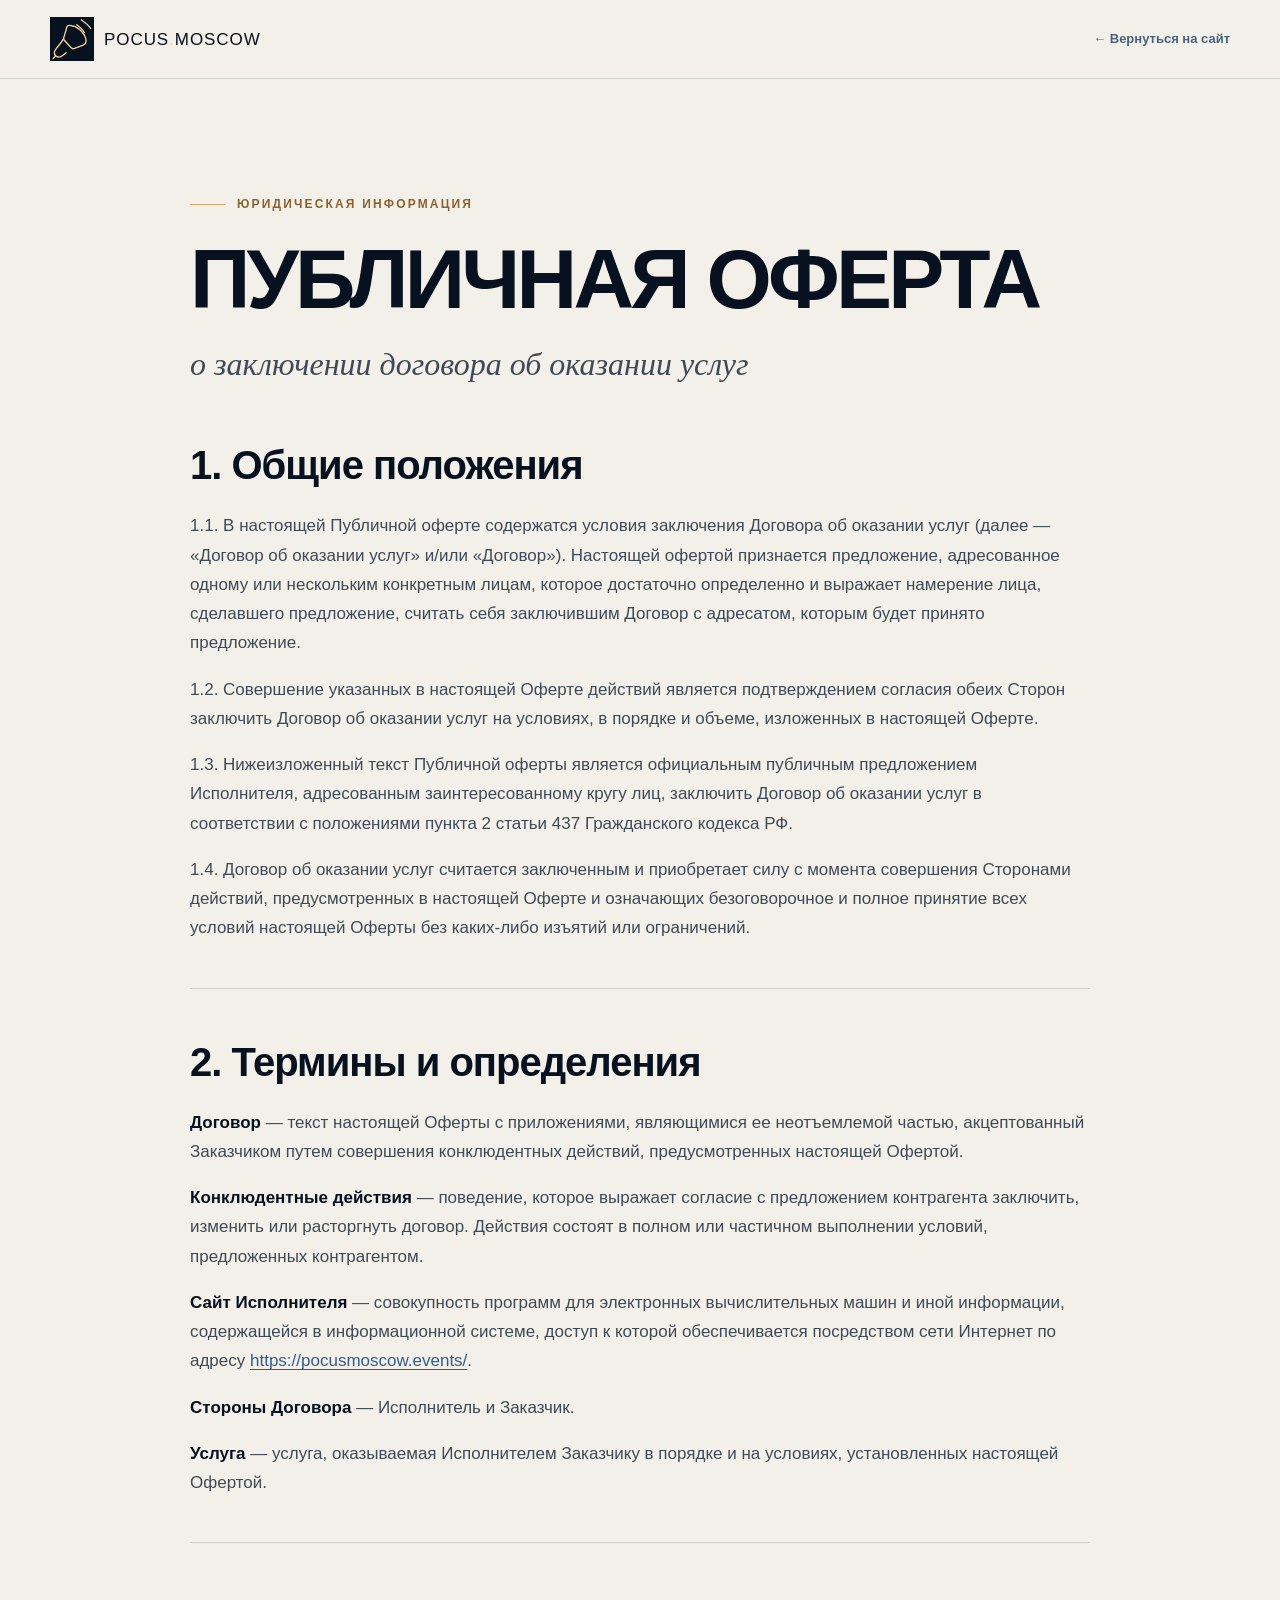
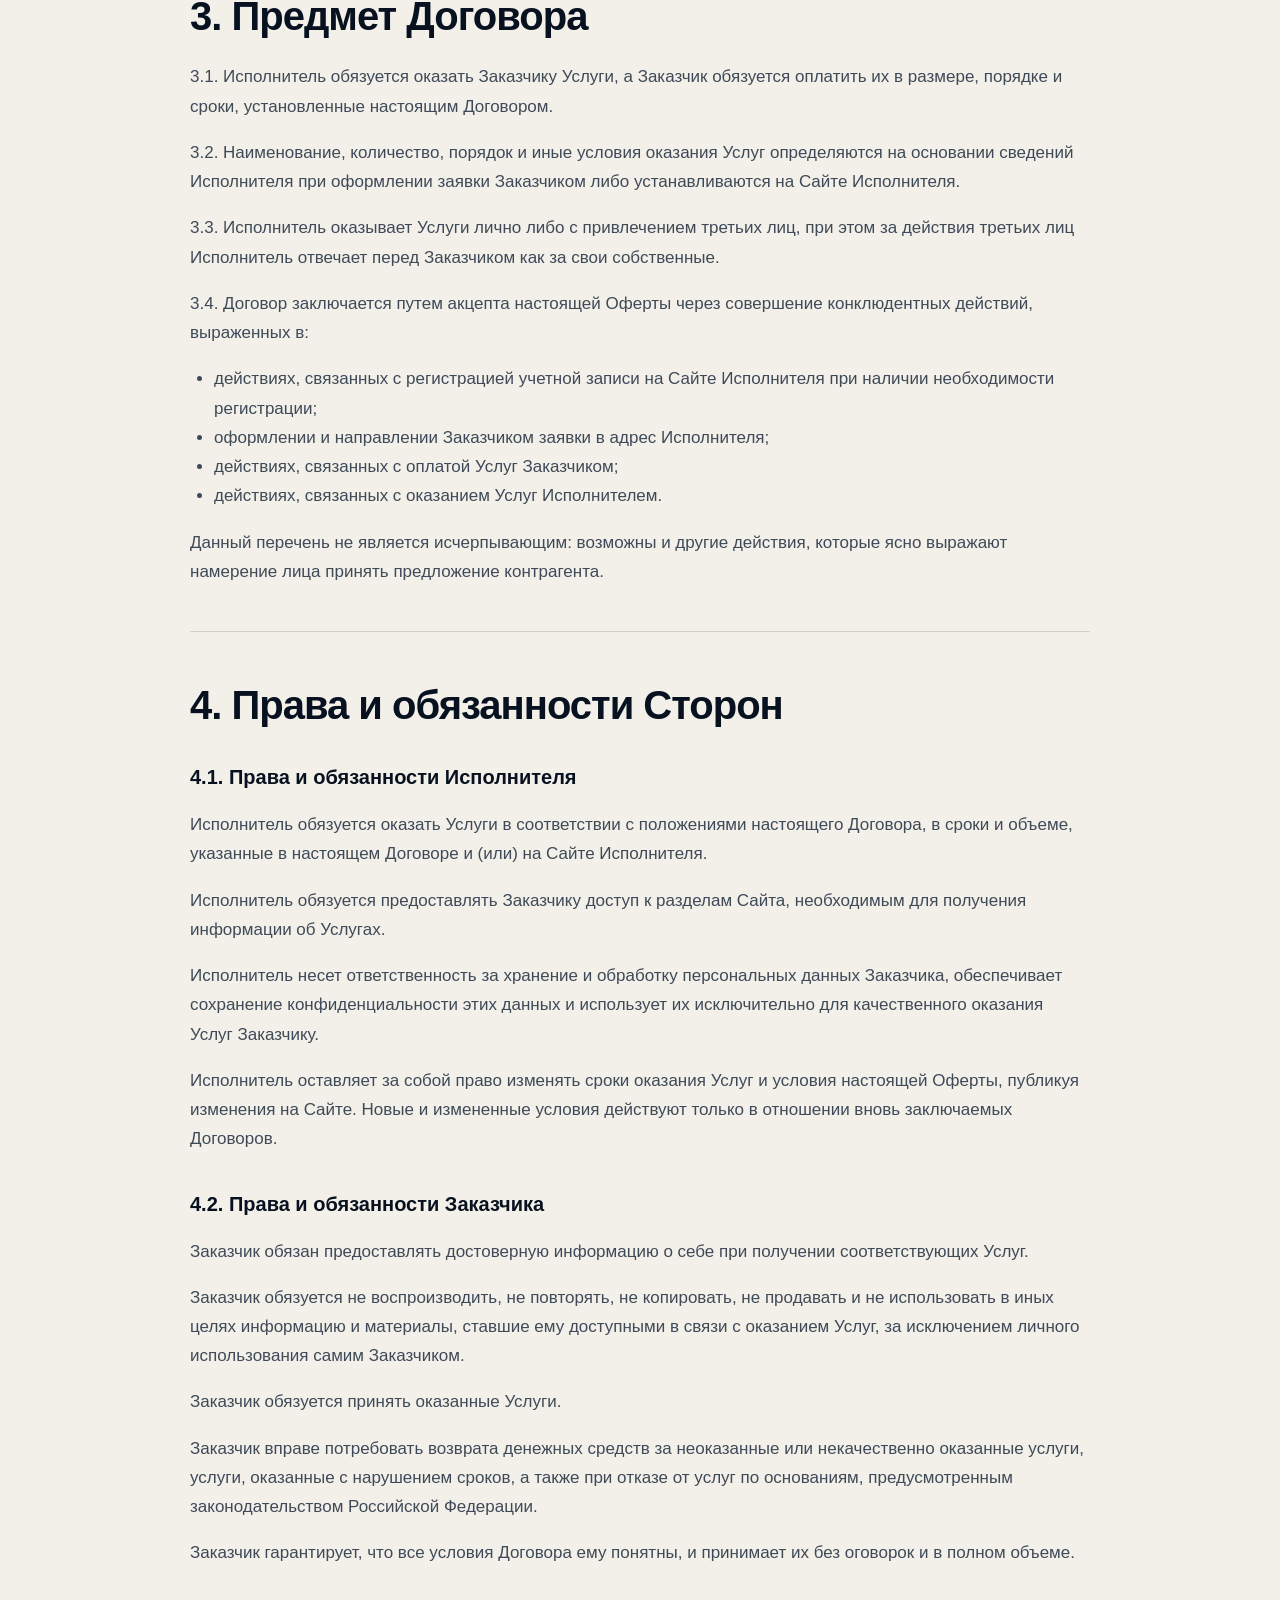
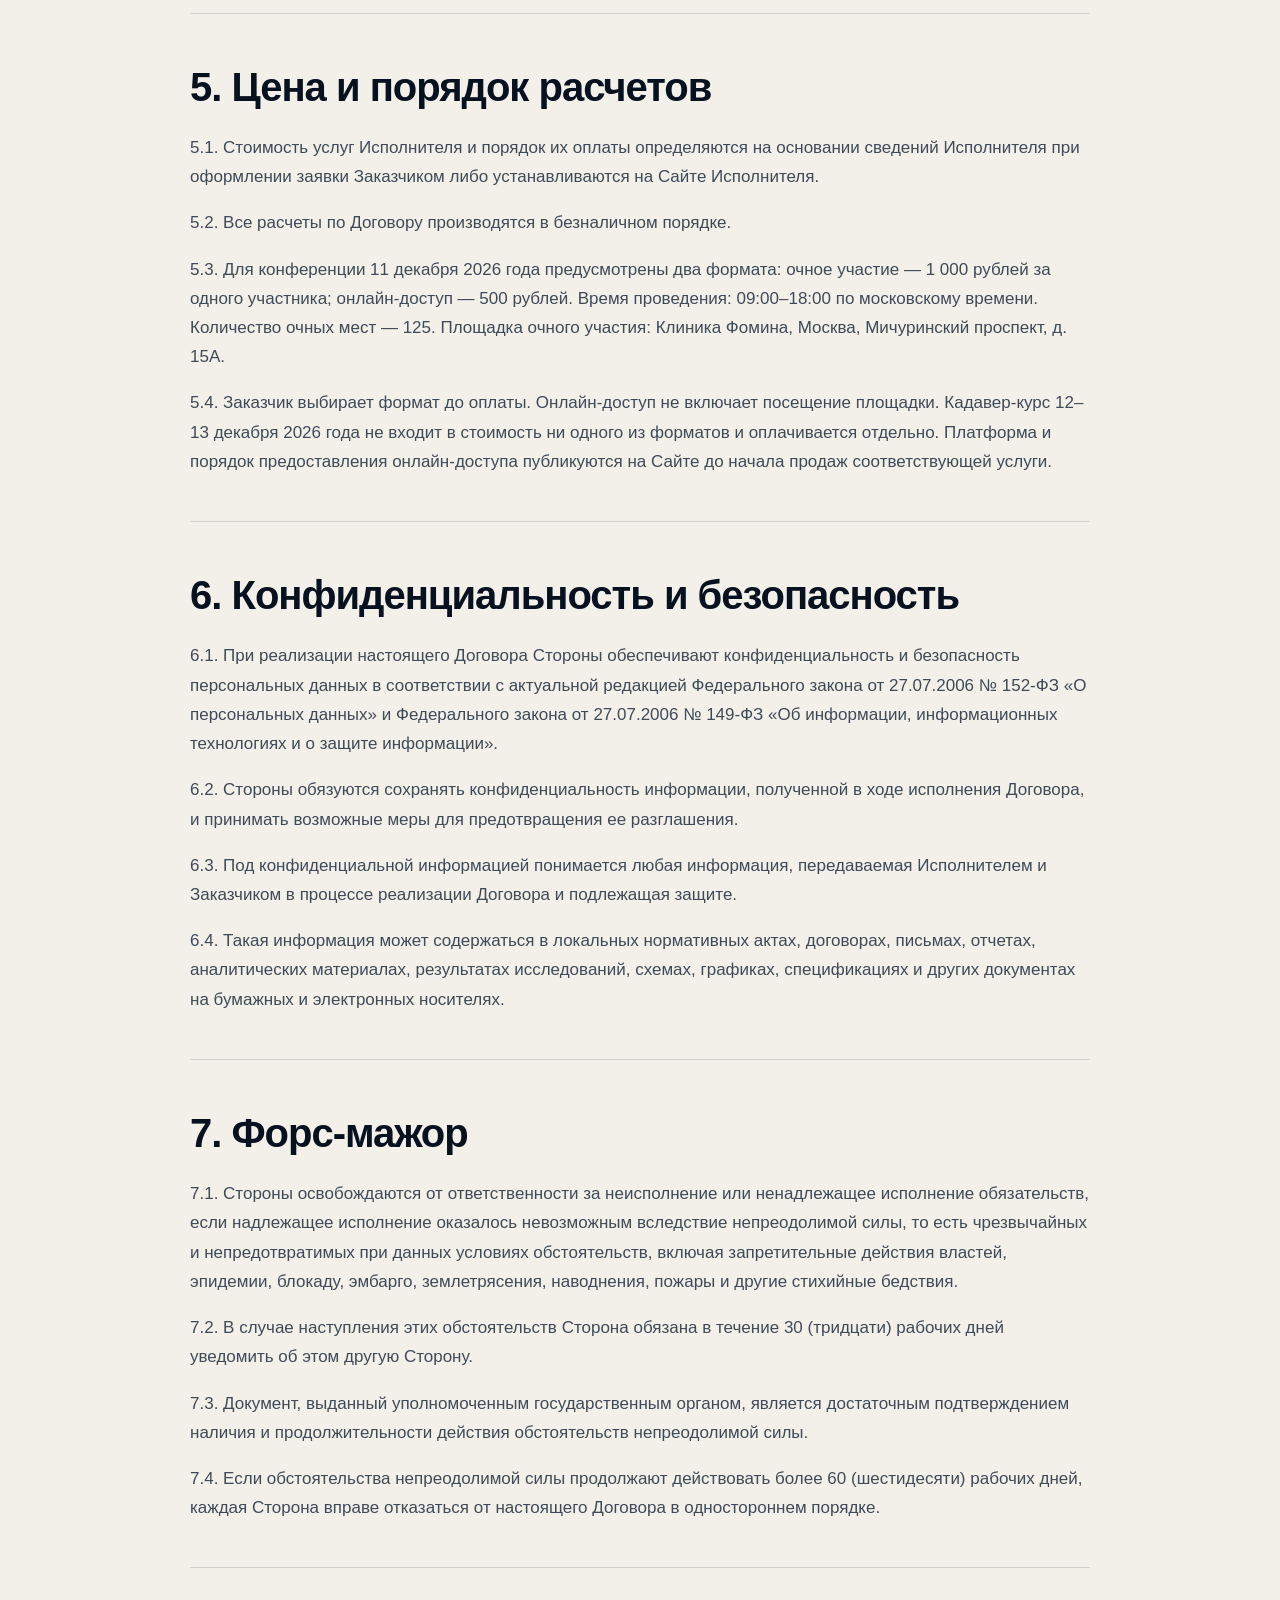
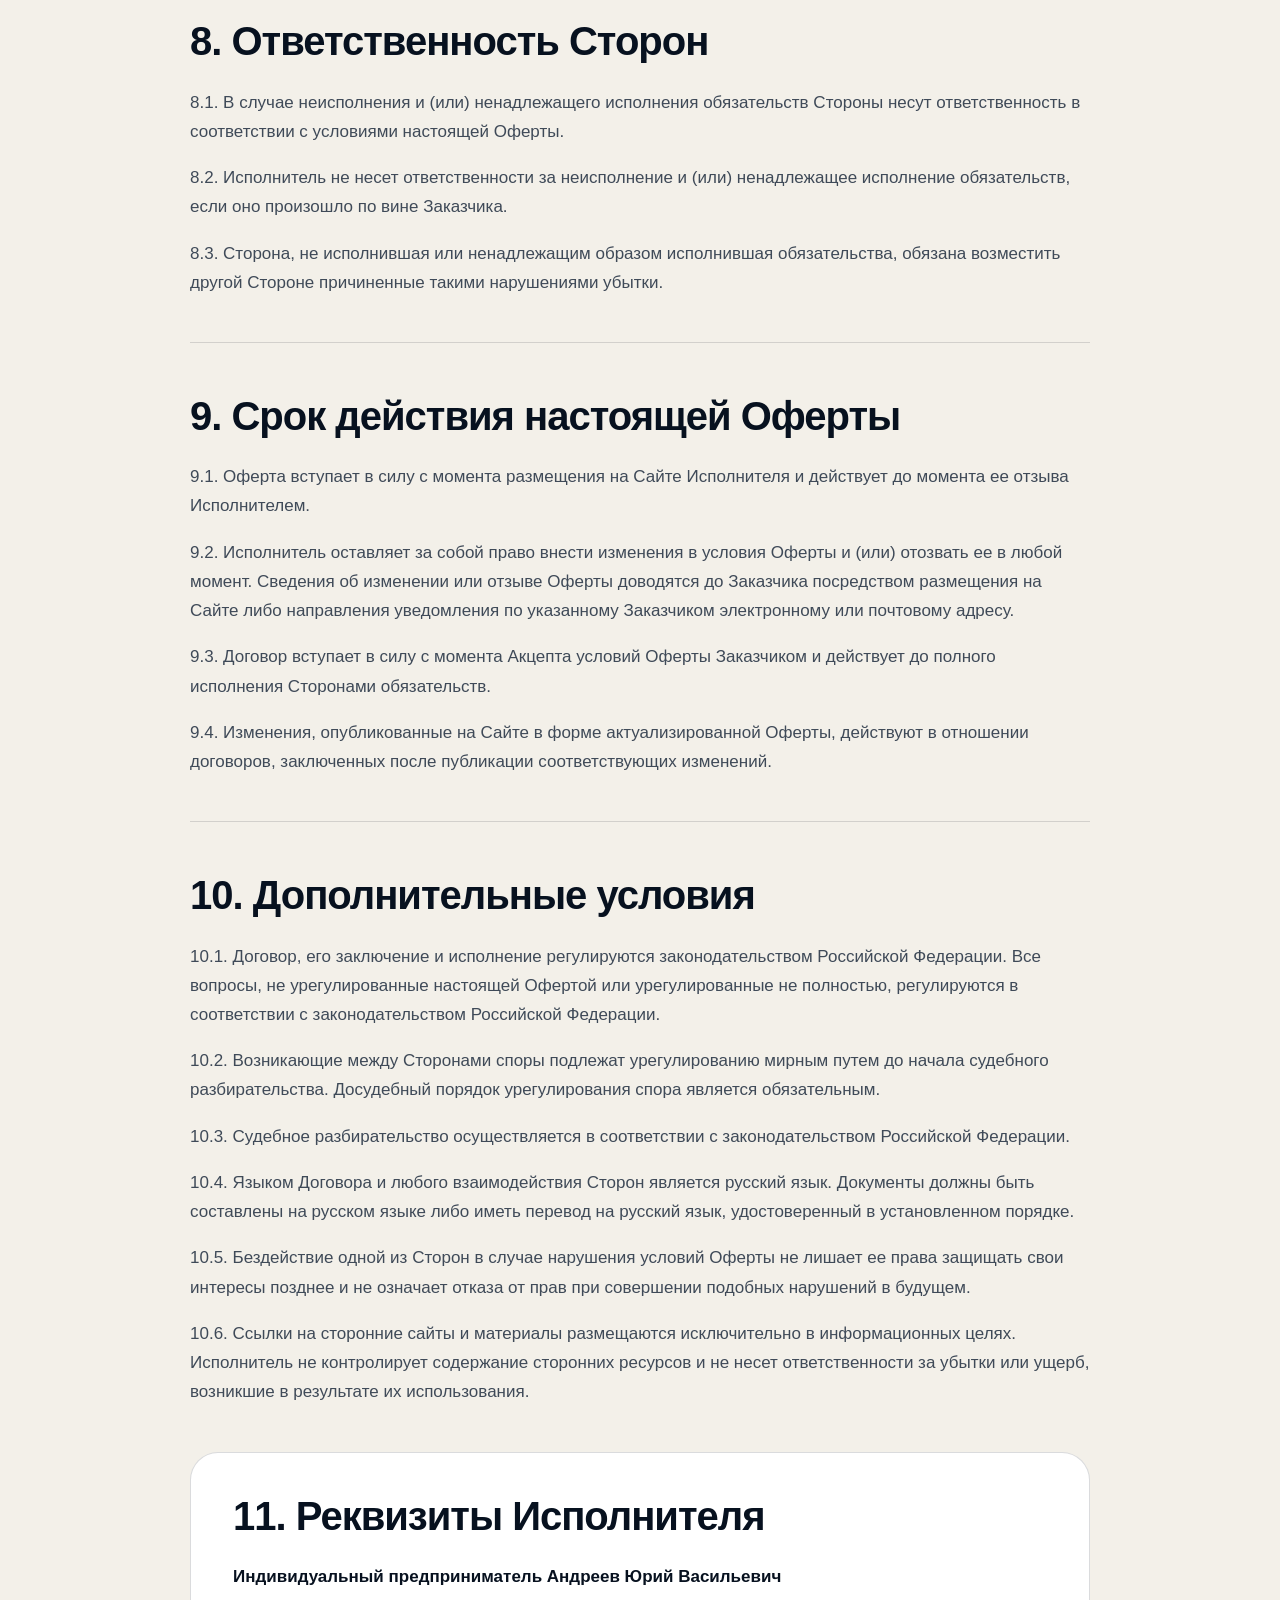
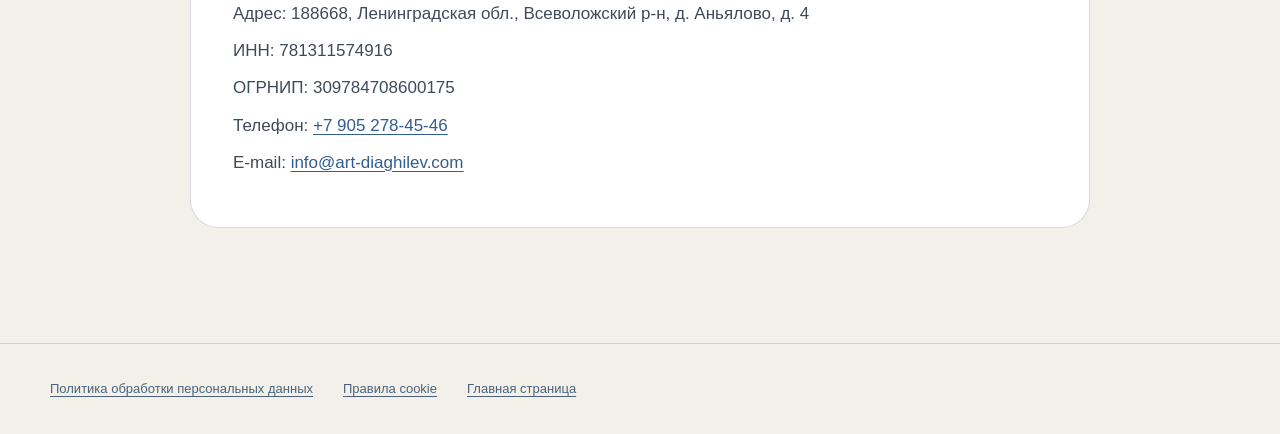
==== commit db0a1122: "Add online access tier and update conference hours and capacity" ====
--- a/oferta.html
+++ b/oferta.html
@@ -73,6 +73,8 @@
       <h2>5. Цена и порядок расчетов</h2>
       <p>5.1. Стоимость услуг Исполнителя и порядок их оплаты определяются на основании сведений Исполнителя при оформлении заявки Заказчиком либо устанавливаются на Сайте Исполнителя.</p>
       <p>5.2. Все расчеты по Договору производятся в безналичном порядке.</p>
+      <p>5.3. Для конференции 11 декабря 2026 года предусмотрены два формата: очное участие — 1 000 рублей за одного участника; онлайн-доступ — 500 рублей. Время проведения: 09:00–18:00 по московскому времени. Количество очных мест — 125. Площадка очного участия: Клиника Фомина, Москва, Мичуринский проспект, д. 15А.</p>
+      <p>5.4. Заказчик выбирает формат до оплаты. Онлайн-доступ не включает посещение площадки. Кадавер-курс 12–13 декабря 2026 года не входит в стоимость ни одного из форматов и оплачивается отдельно. Платформа и порядок предоставления онлайн-доступа публикуются на Сайте до начала продаж соответствующей услуги.</p>
     </section>
 
     <section>
--- a/styles.css
+++ b/styles.css
@@ -268,6 +268,9 @@
 .legal-footer .shell { display: flex; flex-wrap: wrap; gap: 15px 30px; }
 .legal-footer a { color: #49637e; font-size: 13px; text-decoration: underline; text-underline-offset: 3px; }
 
+.online-ticket-section { border-top: 1px solid rgba(7,17,31,.25); }
+.ticket-choice { display: block; font-size: 14px; margin-bottom: 8px; }
+[data-ticket-select] { width: 100%; padding: 14px; margin-bottom: 20px; border: 1px solid #718096; border-radius: 10px; background: #07111f; color: #fff; font: inherit; }
 .reveal { opacity: 1; transform: none; }
 .js .reveal { opacity: 0; transform: translateY(24px); transition: opacity .75s ease, transform .75s ease; }
 .js .reveal.visible { opacity: 1; transform: none; }
